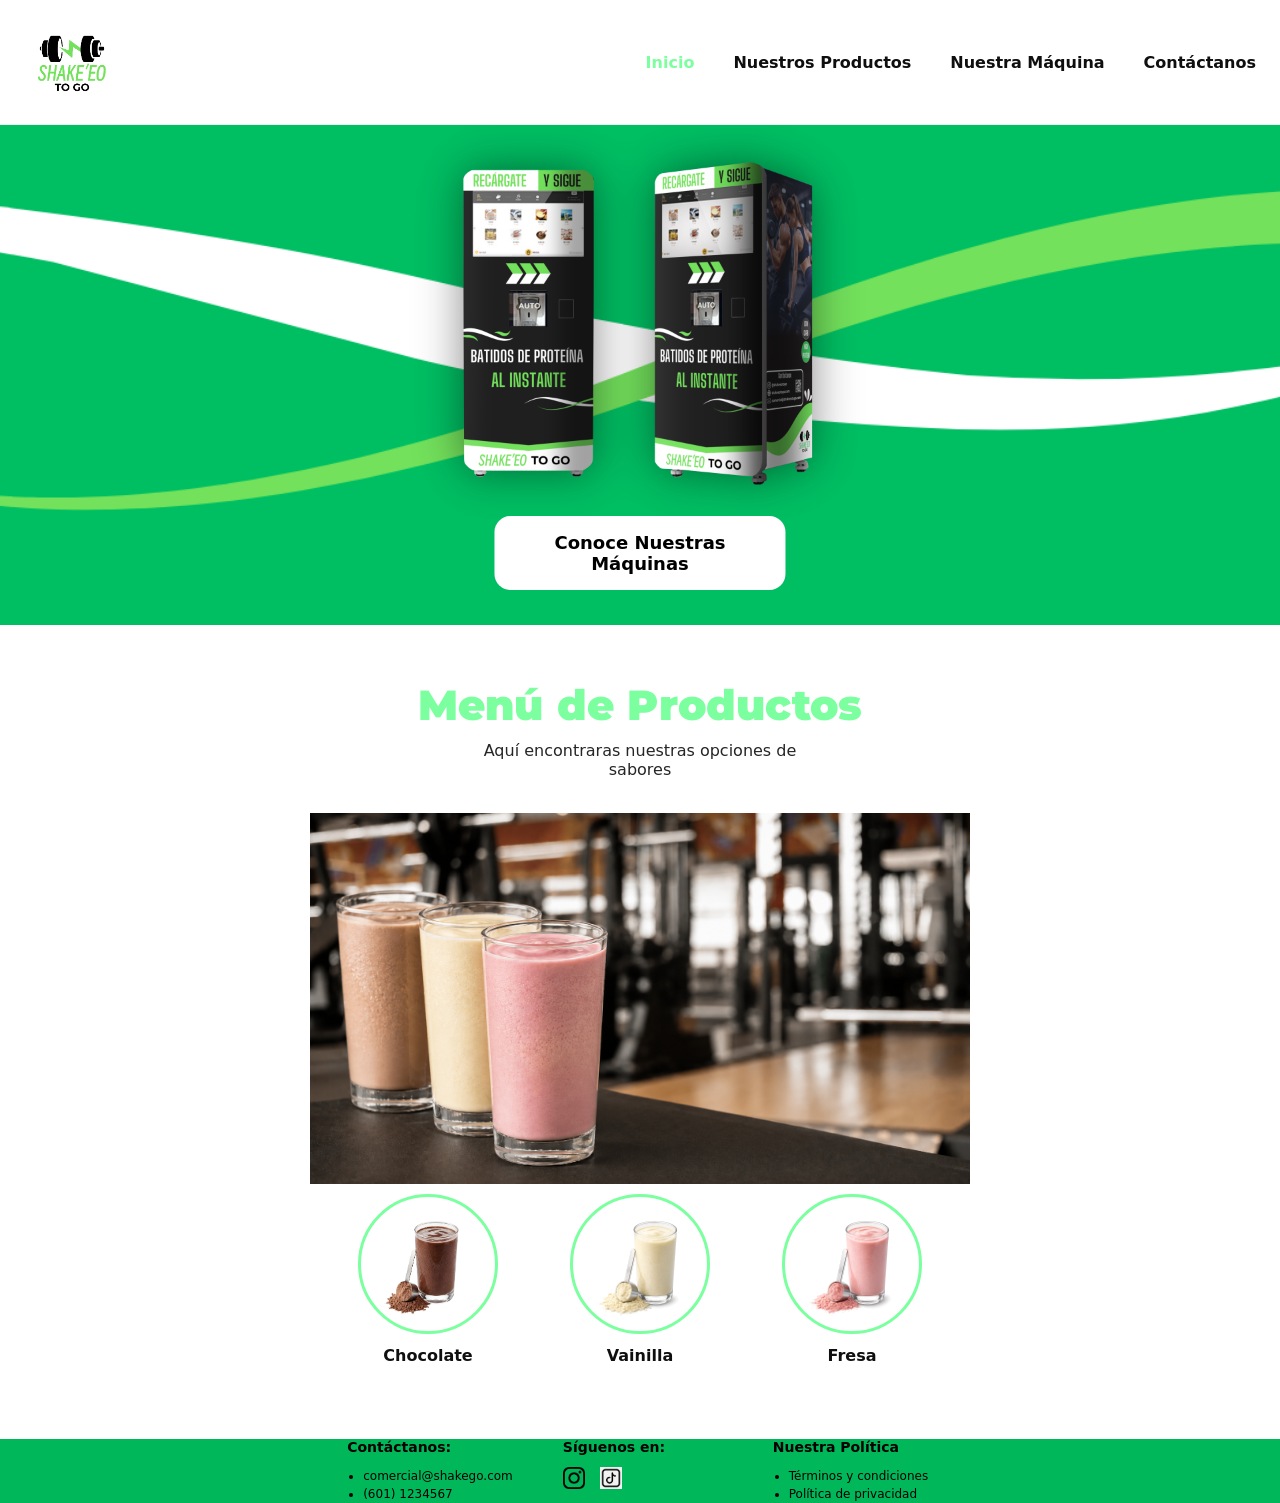
==== index.html @ 089f7aa4 "Primera versión de la página" ====
<!doctype html>
<html lang="es">
<head>
  <meta charset="utf-8" />
  <meta name="viewport" content="width=device-width,initial-scale=1" />
  <title>Shakego To Go - Inicio</title>
  <link rel="stylesheet" href="style.css" />
  <link href="https://fonts.googleapis.com/css2?family=Montserrat:ital,wght@0,400;0,700;1,400;1,700&display=swap" rel="stylesheet">
</head>

<body>
    <!-- HEADER / NAVBAR -->
    <header class="site-header">
        <nav class="nav" aria-label="Navegación principal">
          <!-- Logo izquierda -->
          <a class="brand" href="index.html" aria-label="Ir a Inicio">
            <img class="brand__logo" src="Imagenes/Logo sin fondo.png" alt="Shakego To Go" />
          </a>

          <!-- Botón menú mobile -->
          <button class="nav__toggle" type="button" aria-label="Abrir menú" aria-expanded="false">
            <span></span><span></span><span></span>
          </button>

          <!-- Links derecha -->
          <div class="nav__links" id="navLinks">
            <a class="nav__link" href="index.html" data-page="index.html">Inicio</a>
            <a class="nav__link" href="productos.html" data-page="productos.html">Nuestros Productos</a>
            <a class="nav__link" href="maquina.html" data-page="maquina.html">Nuestra Máquina</a>
            <a class="nav__link" href="contacto.html" data-page="contacto.html">Contáctanos</a>
          </div>
        </nav>
    </header>

    <!-- HERO VERDE -->
    <main>
      
      <section class="hero">
          <img src="Imagenes/Lineas1.png" alt="Imagen fondo" class="image-stack__back">
          <img src="Imagenes/Maquina con sombra.png" alt="Máquina Shakego" class="machine machine--left" />

          <a href="#productos" class="hero__button">
            Conoce Nuestras<br>Máquinas
          </a>
        </div>
      </section>

      <!-- MENÚ DE PRODUCTOS -->
      <section class="products">
        <div class="products__wrap">
          <h2 class="products__title">Menú de Productos</h2>
          <p class="products__subtitle">Aquí encontraras nuestras opciones de<br>sabores</p>

          <img src="Imagenes/Vasos.png" style="width: 60%; display: block; margin: 0 auto;">


          <div class="cards">
            <!-- Chocolate -->
            <a class="card" href="productos.html#chocolate" aria-label="Ver Chocolate">
              <div class="card__circle">
                <img src="Imagenes/Chocolate.png" alt="Chocolate" />
              </div>
              <p class="card__name">Chocolate</p>
            </a>

          
            <!-- Vainilla -->
            <a class="card" href="productos.html#vainilla" aria-label="Ver Vainilla">
              <div class="card__circle">
                <img src="Imagenes/Vainilla.png" alt="Vainilla" />
              </div>
              <p class="card__name">Vainilla</p>
            </a>

            <!-- Aire -->
            <a class="card" href="productos.html#aire" aria-label="Ver Aire">
              <div class="card__circle">
                <img src="Imagenes/Fresa.png" alt="Aire" />
              </div>
              <p class="card__name">Fresa</p>
            </a>
          </div>
        </div>
      </section>
    </main>

    <!-- FOOTER -->
    <footer class="footer">
      <div class="footer__wrap">
        <div class="footer__box">
          <h4 class="footer__title">Contáctanos:</h4>
          <ul class="footer__list">
            <li>comercial@shakego.com</li>
            <li>(601) 1234567</li>
          </ul>
        </div>

        <div class="footer__box">
              <h4 class="footer__title">Síguenos en:</h4>
              <div class="footer__social">
                  <a href="https://instagram.com/tucuenta" target="_blank">
                      <img src="Imagenes/Instagram Logo.png" alt="Instagram">
                  </a>
                  <a href="https://facebook.com/tucuenta" target="_blank">
                      <img src="Imagenes/tiktok.png" alt="TikTok">
                  </a>
              </div>
        </div>

        <div class="footer__box">
          <h4 class="footer__title">Nuestra Política</h4>
          <ul class="footer__list">
            <li>Términos y condiciones</li>
            <li>Política de privacidad</li>
          </ul>
        </div>
      </div>
    </footer>

    <script src="app.js"></script>
    <script src="menuMobile.js"></script>
</body>
</html>
---- style.css ----
/* ====== Variables ====== */
:root{
  --green: #00B85A;       /* deep green */
  --green-2:#7BFF9F;      /* shakego green */
  --black:#0f0f0f;
  --white:#ffffff;
  --soft:#F3F2EE;         /* “soft cream” */
  --shadow: 0 12px 30px rgba(0,0,0,.15);
  --radius: 999px;
  --max: 1200px;
  --font: system-ui, -apple-system, Segoe UI, Roboto, Arial, sans-serif;
}

*{ box-sizing:border-box; }
html, body{
  margin: 0;
  padding: 0;
  width: 100%;
  font-family: var(--font);
  color: var(--black);
  background: #fff;
  overflow-x: hidden; /* evita scroll lateral por cosas grandes */
}
img{ max-width:100%; display:block; }
a{ color:inherit; }


/* ====== NAVBAR ====== */
.site-header{
  position: sticky;
  top:0;
  z-index: 1000;
  background: var(--white);
  border-bottom: 1px solid rgba(0,0,0,.06);
}


.nav{
  width: 100%;              /* ocupa todo el ancho */
  max-width: none;          /* quita el límite */
  margin: 0;                /* quita centrado */
  padding: 12px 22px;
  display:flex;
  align-items:center;
  justify-content: space-between;
  gap: 16px;
  position: relative;
}

.brand{
  display:flex;
  align-items:center;
  text-decoration:none;
}

.brand__logo{
  margin-left: 0px;
  height: 100px;
  width:auto;
}

.nav__links{
  display:flex;
  align-items:center;
  gap: 35px;
}

.nav__link{
  text-decoration:none;
  font-weight: 600;
  font-size: 16px;
  padding: 6px 2px;
  transition: opacity .2s ease, color .2s ease;
  white-space: nowrap;
}

.nav__link:hover{ opacity:.75; }

.nav__link.active{
  color: var(--green-2); /* el activo en verde */
}

/* botón mobile */
.nav__toggle{
  display:none;
  width: 44px;
  height: 40px;
  border: none;
  background: none;
  cursor:pointer;
  border-radius: 10px;
  padding: 8px;
}
.nav__toggle span{
  display:block;
  height: 2px;
  background:#111;
  margin: 7px 8px;
  border-radius: 2px;
}

/* ====== HERO ====== */
.hero{
  background-color: #00bf63;
  height: 500px;
  overflow: hidden;
  position: relative;
}



.image-stack__back {
  position: absolute;
  max-width: none;
  width: 2300px;
  height: auto;
  top: 45%;
  left: 43%;
  transform: translate(-50%, -50%);
  z-index: 1;
}



.machine--left{ 
  position: absolute;
  width: 500px;
  height: auto;
  top: 40%;
  left: 50%;
  transform: translate(-50%, -50%);
  z-index: 2;
}


/* Botón “Conoce Nuestras Máquinas” */
.hero__button {
  position: absolute;
  bottom: 35px;
  left: 50%;
  transform: translateX(-50%);
  background-color: #ffffff;
  color: #000000;
  text-decoration: none;
  font-weight: 700;
  text-align: center;
  padding: 16px 60px;
  border-radius: 16px;
  font-size: 18px;
  z-index: 3;
}

/* ====== PRODUCTS SECTION ====== */
.products{
  background: var(--white);
  padding: 54px 22px 64px;
}

.products__wrap{
  width: min(100% - 40px, 1100px);
  margin: 0 auto;
  max-width: var(--max);
  text-align:center;
}

.products__title{
  margin: 0 0 10px;
  font-family: 'Montserrat', sans-serif;
  font-size: 42px;
  letter-spacing: .2px;
  color: var(--green-2);
  font-weight: 900;
}

.products__subtitle{
  margin: 0 0 34px;
  opacity:.9;
}

.cards{
  display:flex;
  justify-content:center;
  gap: 56px;
  flex-wrap: wrap;
}

.card{
  text-decoration:none;
  display:flex;
  flex-direction: column;
  align-items:center;
  gap: 12px;
  padding: 10px 8px;
}

.card__circle{
  width: 140px;
  height: 140px;
  border-radius: 999px;
  border: 3px solid var(--green-2);
  display:grid;
  place-items:center;
  overflow:hidden;
  background: #fff;
}

.card__circle img{
  width: 92%;
  height: 92%;
  object-fit: contain;
}

.card__name{
  margin: 0;
  font-weight: 800;
}

.footer{
  width: 100%;
  background: var(--green);
  display: flex;
  justify-content: center;   /* centra el bloque completo */
}

.footer__wrap{
  width: min(100% - 40px, 1100px);
  margin: 0 auto;
  display: flex;
  justify-content: center;
  align-items: flex-start;
  gap: 50px;                 /* 👈 espacio entre columnas (ajústalo si quieres más juntas) */               /* evita que se estire al 100% */
  text-align: left;
  color: #000;
}

/* columnas */
.footer__box{
  display: flex;
  flex-direction: column;
  gap: 6px;
  min-width: 160px;
}

/* títulos */
.footer__title{
  font-weight: 800;
  font-size: 14px;
  margin: 0 0 6px 0;
}

/* listas */
.footer__list{
  margin: 0;
  padding-left: 16px;
  font-size: 12px;
  line-height: 1.5;
}

/* redes sociales */
.footer__social{
  display: flex;
  gap: 15px;                /* espacio entre IG y FB */
  align-items: center;
}

/* imágenes redes */
.footer__social img{
  width: 22px;              /* tamaño de los iconos */
  height: auto;
  cursor: pointer;
  transition: transform 0.2s ease;
}

.footer__social img:hover{
  transform: scale(1.1);
}


/* Nuestros productos */

/* ====== PÁGINA MENÚ (estilo imagen) ====== */
.menu-page{
  background: #0b0b0b;            /* pure black */
}

/* Cada bloque (fila) */
.menu-block{
  position: relative;
  overflow: hidden;
}

.menu-block2{
  position: relative;
  overflow: hidden;
  margin: -100px auto 0;
}

/* Contenido centrado */
.menu-block__inner{
  max-width: 1100px;
  margin: 0 auto;
  display: flex;
  padding: 100px;
  align-items: center;
  justify-content: space-between;
  gap: 34px;
  position: relative;
  z-index: 2;
}

/* Para alternar (tarjeta izquierda / bebida derecha) */
.menu-block__inner--reverse{
  flex-direction: row;
}

/* Bebidas */
.drink{
  width: 330px;
  height: auto;
  filter: drop-shadow(0 18px 30px rgba(0,0,0,.45));
  transition: transform 0.3s ease, opacity 0.3s ease;
}

.drink-container {
    position: relative;
    display: inline-block;
    cursor: pointer;
    transition: margin-bottom 0.3s ease;
}

.click-text {
    position: absolute;
    top: 50%;
    left: 50%;
    transform: translate(-50%, -50%);

    color: white;
    font-size: 20px;
    font-weight: bold;

    opacity: 0;
    transition: opacity 0.3s ease;
    pointer-events: none;
}

.drink-container:hover .drink {
    transform: scale(1.08);
    opacity: 0.55;
}

.drink-container:hover .click-text {
    opacity: 1;
}

.drink-container.is-active .drink {
    transform: scale(1.8);
    z-index: 10;
    position: relative;
}


.menu-block:has(.drink-container.is-active) + .product-detail__line--top {
    transform: translateY(250px);
}

.product-detail__line--top {
    transition: transform 0.3s ease;
}
/* Tarjetas */
.nutrition-card {
  width: 420px;
  max-width: 42vw;
  border-radius: 44px;
  padding: 26px 28px;
  box-shadow: 0 18px 40px rgba(0,0,0,.35);
  box-sizing: border-box;
}

/* Variantes de color (como imagen) */
.nutrition-card--brown{ background: #b67f5c; color: #fff; }

/* Texto tarjeta */
.nutrition-card__title{
  margin: 0 0 6px;
  font-size: 38px;
  font-style: italic;
  font-weight: 700;
}

.nutrition-card__subtitle{
  margin: 0 0 18px;
  font-weight: 700;
  opacity: .95;
}

/* Línea de arriba */
.product-detail__line--top {
    position: relative;
    display: block;
    width: 100%;
    max-width: 1300px;
    height: auto;
    margin: -400px auto 0;
    z-index: 1;
}

/* Línea de abajo */


/* Lista nutricional */
.nutrition-list{
  list-style: none;
  margin: 0;
  padding: 0;
  display: grid;
  gap: 10px;
}

.nutrition-list li{
  display: flex;
  align-items: center;
  justify-content: space-between;
  padding-bottom: 8px;
  border-bottom: 2px solid rgba(255,255,255,.35);
}

/* para tarjetas claras, borde más oscuro */
.nutrition-card--cream .nutrition-list li,



/* Nuestra maquina */

.machine-page{
  background: #fff;
}

/* ===== TOP ===== */


.top__wrap{
  margin: 0 auto;
  display: grid;
  grid-template-columns: 1.3fr 0.8fr;  /* izquierda más grande */
  gap: 0;
  box-shadow: none;
}

/* video contenedor */
.top__media{
  padding: 30px;
  background: #fff;
  display: flex;
  align-items: center;
  justify-content: center;
}

/* video local */
.top__video{
  width: 100%;
  height: 00%;
  min-height: 360px;
  max-height: 430px;
  object-fit: cover;
  border: 0;
}

/* iframe (si usas youtube) */
.top__iframe{
  width: 100%;
  aspect-ratio: 16 / 9;
}
.top__iframe iframe{
  width: 100%;
  height: 100%;
  border: 0;
}

/* panel verde */
.top__panel{
  background: var(--green-2);
  padding: 34px 28px;
  display: flex;
  flex-direction: column;
  justify-content: center;
  gap: 14px;
}

/* texto del panel */
.panel__title{
  margin: 0;
  font-size: 34px;
  line-height: 1.05;
  font-weight: 900;
  letter-spacing: 0.3px;
  text-transform: uppercase;
}

.panel__desc{
  margin: 0;
  font-size: 16px;
  line-height: 1.35;
}

.panel__list{
  margin: 8px 0 0;
  padding: 0;
  list-style: none;
  display: grid;
  gap: 10px;
  font-size: 18px;
}

/* ===== GALERÍA INFERIOR ===== */
.gallery{
  background: var(--black);
  padding: 34px 16px 0;
}

.gallery__wrap{
  max-width: var(--max);
  margin: 0 auto;
  display: grid;
  grid-template-columns: repeat(3, 1fr);
  gap: 28px;
  align-items: center;
}

.gallery__img{
  width: 100%;
  height: 180px;
  object-fit: cover;
  border: 0;
}

/* barra verde inferior */
.gallery__bar{
  margin-top: 28px;
  height: 14px;
  background: var(--green);
}

/* ===== CONTACT ===== */
.contact{
  background: #7BFF9F; /* shakego green */
  position: relative;
  padding: 60px 16px 40px;
}

.contact__wrap{
  max-width: 520px;
  margin: 0 auto;
  text-align: center;
  color: #0b0b0b;
}

.contact__title{
  margin: 0;
  font-size: 34px;
  font-weight: 900;
}

.contact__subtitle{
  margin: 10px 0 0;
  font-size: 15px;
  font-weight: 500;
}

.contact__dash{
  margin-top: 10px;
  font-size: 18px;
  font-weight: 700;
}

/* FORM */
.contact__form{
  margin-top: 22px;
  display: grid;
  gap: 14px;
}

.contact__input,
.contact__textarea{
  width: 100%;
  border: 2px solid #0b0b0b;     /* pure black */
  background: transparent;
  color: #0b0b0b;
  padding: 12px 14px;
  font-weight: 700;
  text-align: center;
  outline: none;
}

.contact__input{
  height: 44px;
}

.contact__textarea{
  height: 180px;
  resize: none;
  padding-top: 16px;
}

/* placeholders */
.contact__input::placeholder,
.contact__textarea::placeholder{
  color: rgba(0,0,0,.85);
  font-weight: 800;
}

/* BOTÓN */
.contact__btn{
  position: relative;
  width: 190px;
  margin: 10px auto 0;
  background: #fff;              /* soft cream/white */
  border: 2px solid #0b0b0b;
  padding: 12px 16px;
  font-weight: 900;
  letter-spacing: 0.4px;
  cursor: pointer;
  box-shadow: 0 12px 24px rgba(0,0,0,.15);
}

.contact__btn-pill{
  position: absolute;
  left: 10px;
  top: 50%;
  transform: translateY(-50%);
  width: 6px;
  height: 70%;
  background: #00B85A; /* deep green */
  border-radius: 999px;
}

/* INFO abajo */
.contact__info{
  margin-top: 28px;
  display: grid;
  gap: 10px;
  justify-content: center;
}

.contact__line{
  display: flex;
  align-items: center;
  gap: 10px;
  font-weight: 700;
}

.contact__icon{
  width: 26px;
  height: 26px;
  display: grid;
  place-items: center;
  border-radius: 50%;
  border: 2px solid #0b0b0b;
  font-size: 13px;
}

/* Barra verde inferior */
.contact__bottom-bar{
  position: absolute;
  left: 0;
  right: 0;
  bottom: 0;
  height: 18px;
  background: #00B85A; /* deep green */
}

/* Responsive mobile */

/*Header*/
@media (max-width: 768px) {

  .nav {
    padding: 15px 20px;
    min-height: 70px;
  }

  /* Mostrar botón hamburguesa */
  .nav__toggle {
    display: block;
  }

  /* Ocultar menú inicialmente */
  .nav__links {
    display: none;
    position: absolute;
    top: 100%;
    left: 0;
    width: 100%;

    flex-direction: column;
    align-items: center;

    gap: 20px;

    padding: 25px 0;

    background: white;

    box-shadow: 0 4px 10px rgba(0, 0, 0, 0.08);

    z-index: 1000;
  }

  /* Menú abierto */
  .nav__links.active {
    display: flex;
  }

  .nav__link {
    font-size: 16px;
    white-space: normal;
    text-align: center;
  }

  /* Footer */

  .footer__wrap {
    display: flex;
    flex-direction: column;
    align-items: center;

    width: 100%;
    padding: 30px 20px;

    gap: 30px;
    box-sizing: border-box;
  }

  .footer__box {
    width: 100%;
    text-align: center;
  }

  .footer__title {
    margin-bottom: 12px;
  }

  .footer__list {
    padding-left: 0;
    list-style-position: inside;
  }

  .footer__social {
    justify-content: center;
  }
}
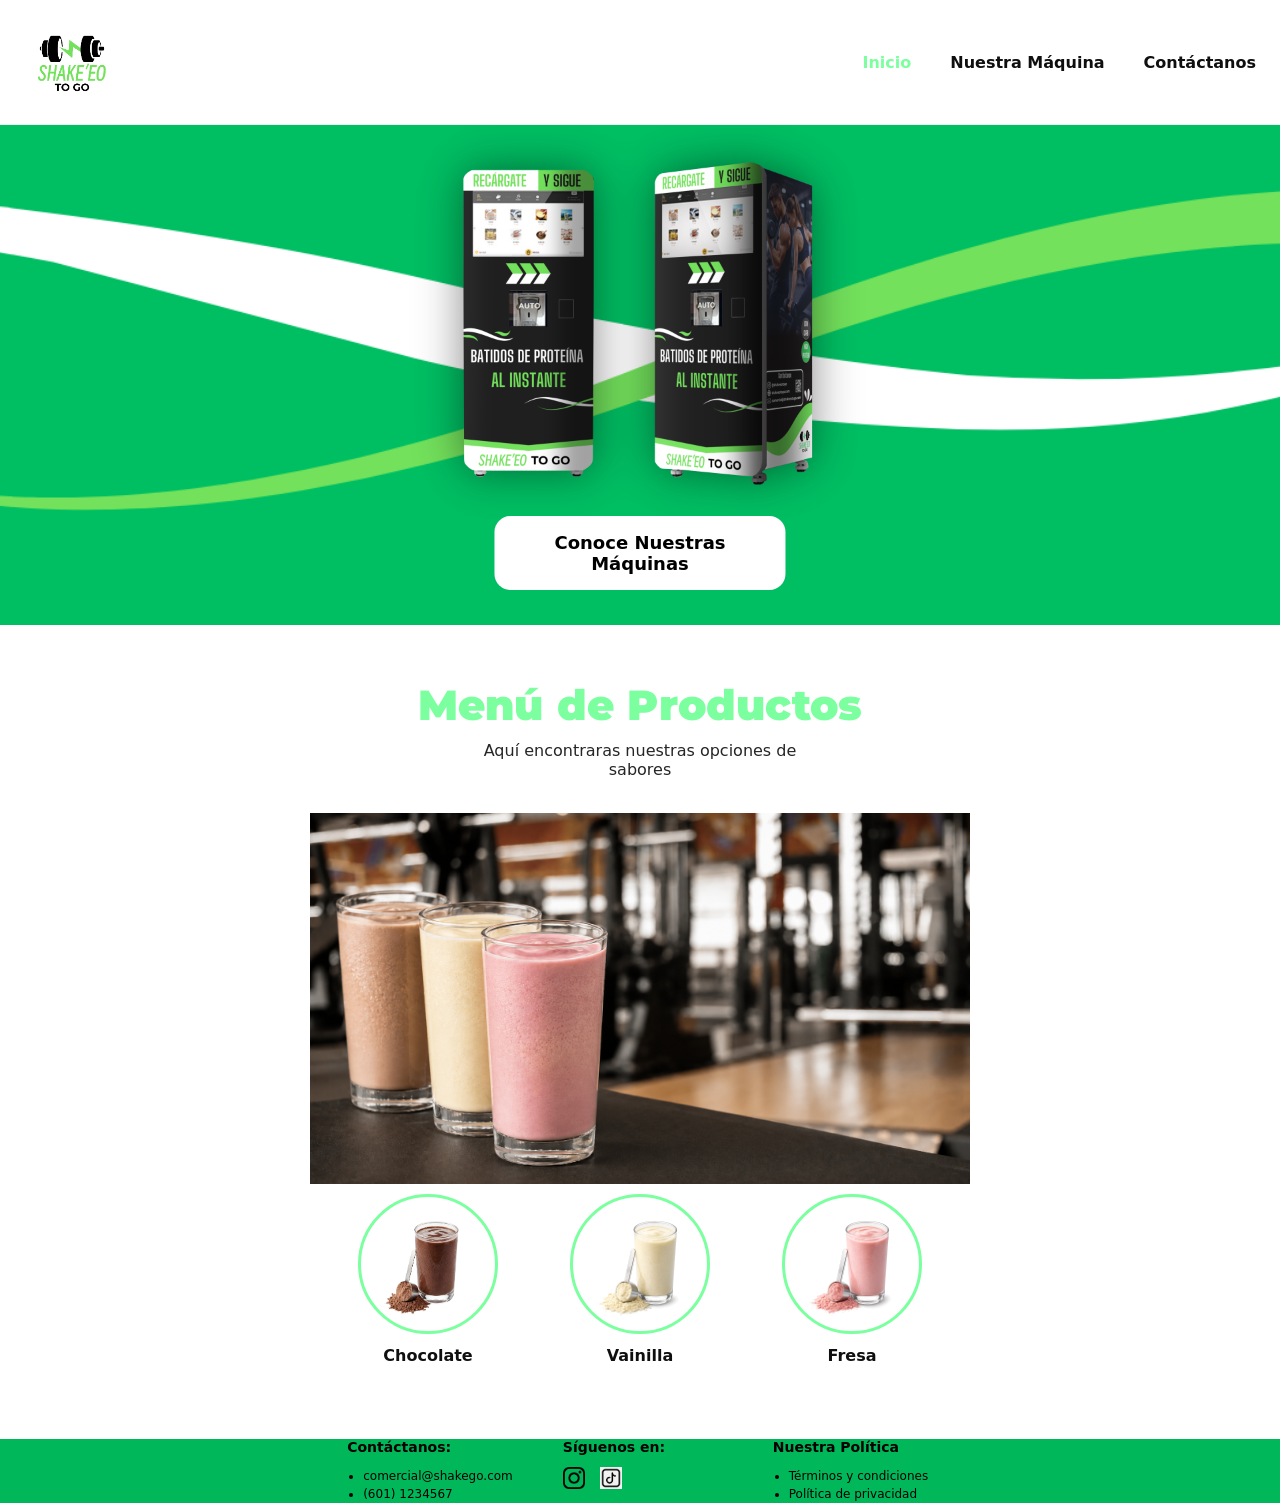
==== commit fd00325f: "Ajustes responsive y nuevas imagenes" ====
--- a/index.html
+++ b/index.html
@@ -25,7 +25,7 @@
           <!-- Links derecha -->
           <div class="nav__links" id="navLinks">
             <a class="nav__link" href="index.html" data-page="index.html">Inicio</a>
-            <a class="nav__link" href="productos.html" data-page="productos.html">Nuestros Productos</a>
+            <!-- <a class="nav__link" href="productos.html" data-page="productos.html">Nuestros Productos</a>-->
             <a class="nav__link" href="maquina.html" data-page="maquina.html">Nuestra Máquina</a>
             <a class="nav__link" href="contacto.html" data-page="contacto.html">Contáctanos</a>
           </div>
@@ -39,7 +39,7 @@
           <img src="Imagenes/Lineas1.png" alt="Imagen fondo" class="image-stack__back">
           <img src="Imagenes/Maquina con sombra.png" alt="Máquina Shakego" class="machine machine--left" />
 
-          <a href="#productos" class="hero__button">
+          <a href="maquina.html" class="hero__button">
             Conoce Nuestras<br>Máquinas
           </a>
         </div>
--- a/style.css
+++ b/style.css
@@ -524,6 +524,8 @@
   grid-template-columns: repeat(3, 1fr);
   gap: 28px;
   align-items: center;
+  padding-bottom: 30px;
+  box-sizing: border-box;
 }
 
 .gallery__img{
@@ -747,4 +749,34 @@
   .footer__social {
     justify-content: center;
   }
+  /* Nuestra MAquina */
+  .top__wrap {
+  display: flex;
+  flex-direction: column;
+  width: 100%;
+  }
+
+  .top__media {
+    width: 100%;
+    order: 1;
+  }
+
+  .top__panel {
+    width: 100%;
+    order: 2;
+  }
+
+  .top__video {
+    width: 100%;
+    height: auto;
+    display: block;
+  }
+
+  .gallery__wrap {
+    grid-template-columns: 1fr;
+  }
+
+  .gallery__img {
+    width: 100%;
+  }
 }
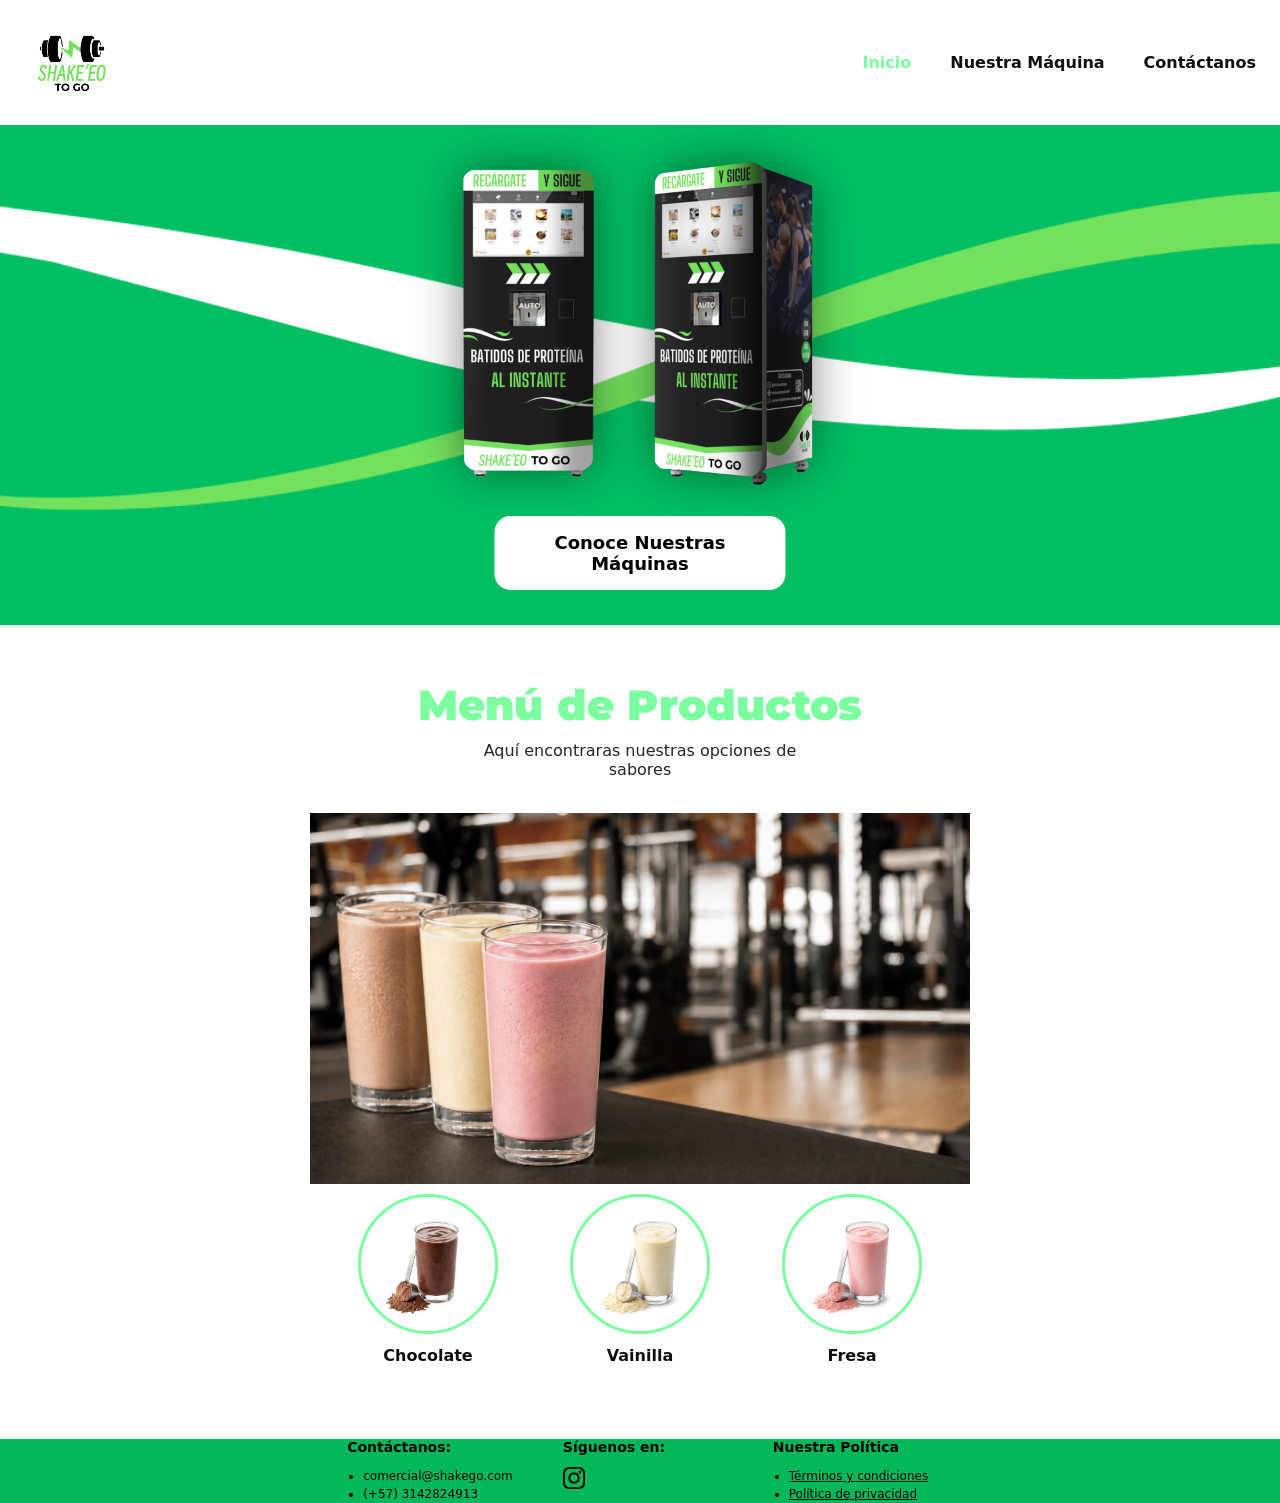
==== commit 07008abb: "Tratamiento de Datos y cosas varias" ====
--- a/index.html
+++ b/index.html
@@ -91,27 +91,27 @@
           <h4 class="footer__title">Contáctanos:</h4>
           <ul class="footer__list">
             <li>comercial@shakego.com</li>
-            <li>(601) 1234567</li>
+            <li>(+57) 3142824913</li>
           </ul>
         </div>
 
         <div class="footer__box">
               <h4 class="footer__title">Síguenos en:</h4>
               <div class="footer__social">
-                  <a href="https://instagram.com/tucuenta" target="_blank">
+                  <a href="https://www.instagram.com/shakeeotogo?igsi=ZmMyZDB4eDF5bDE%3D" target="_blank">
                       <img src="Imagenes/Instagram Logo.png" alt="Instagram">
                   </a>
-                  <a href="https://facebook.com/tucuenta" target="_blank">
-                      <img src="Imagenes/tiktok.png" alt="TikTok">
-                  </a>
+                  <!--<a href="https://facebook.com/tucuenta" target="_blank">
+                    <img src="Imagenes/tiktok.png" alt="TikTok">
+                </a>-->
               </div>
         </div>
 
         <div class="footer__box">
           <h4 class="footer__title">Nuestra Política</h4>
           <ul class="footer__list">
-            <li>Términos y condiciones</li>
-            <li>Política de privacidad</li>
+            <li><a href="terminosYCondiciones.html">Términos y condiciones</a></li>
+            <li><a href="politicaTratamientoDeDatos.html">Política de privacidad</a></li>
           </ul>
         </div>
       </div>
--- a/style.css
+++ b/style.css
@@ -520,11 +520,11 @@
 .gallery__wrap{
   max-width: var(--max);
   margin: 0 auto;
-  display: grid;
+  display: flex;
   grid-template-columns: repeat(3, 1fr);
   gap: 28px;
   align-items: center;
-  padding-bottom: 30px;
+  padding-bottom: 40px;
   box-sizing: border-box;
 }
 
@@ -774,6 +774,7 @@
 
   .gallery__wrap {
     grid-template-columns: 1fr;
+    flex-direction: column;
   }
 
   .gallery__img {
